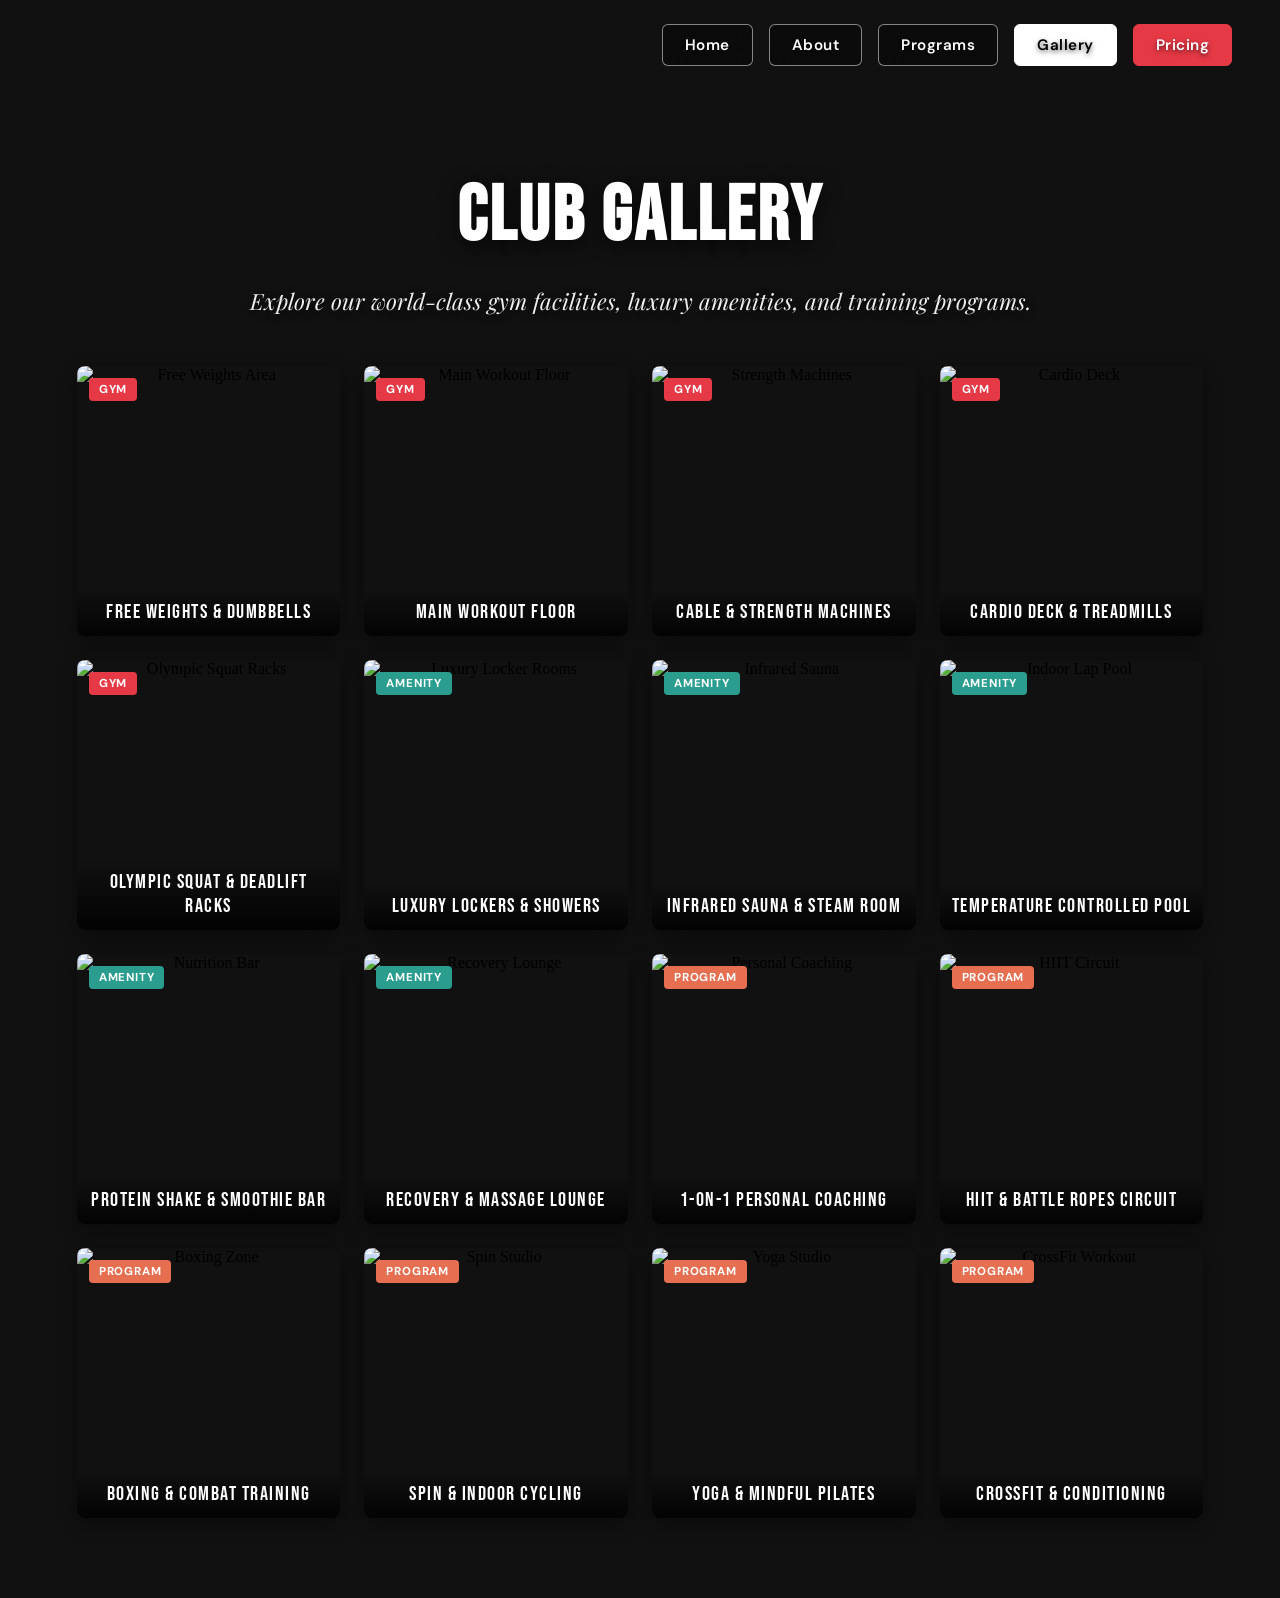
==== gallery.html @ f5cb4c0e "Initial commit: Aurex Fitness Club website (Home, Gallery, Pricing)" ====
<!DOCTYPE html>
<html lang="en">
<head>
    <meta charset="UTF-8">
    <meta name="viewport" content="width=device-width, initial-scale=1.0">
    <title>Gallery - Aurex Fitness Club</title>
    <link href="https://fonts.googleapis.com/css2?family=Bebas+Neue&family=DM+Sans:ital,opsz,wght@0,9..40,100..1000;1,9..40,100..1000&family=Playfair+Display:ital,wght@0,400..900;1,400..900&display=swap" rel="stylesheet">
    <link rel="stylesheet" href="./gallery.css">
</head>

<body>

    <div class="navbar">
        <a href="index.html#home">Home</a>
        <a href="index.html#about">About</a>
        <a href="index.html#programs">Programs</a>
        <a href="gallery.html" class="active">Gallery</a>
        <a href="pricing.html" class="nav-btn">Pricing</a>
    </div>

    <div class="gallery-page">

        <div class="gallery-header">
            <h1>Club Gallery</h1>
            <p>Explore our world-class gym facilities, luxury amenities, and training programs.</p>
        </div>

        <div class="gallery-container">

            <!-- Gym Facilities & Equipment -->
            <div class="gallery-item">
                <span class="tag">Gym</span>
                <img src="https://images.unsplash.com/photo-1581009146145-b5ef050c2e1e?w=800&auto=format&fit=crop" alt="Free Weights Area">
                <div class="overlay-title">Free Weights & Dumbbells</div>
            </div>

            <div class="gallery-item">
                <span class="tag">Gym</span>
                <img src="https://images.unsplash.com/photo-1534438327276-14e5300c3a48?w=800&auto=format&fit=crop" alt="Main Workout Floor">
                <div class="overlay-title">Main Workout Floor</div>
            </div>

            <div class="gallery-item">
                <span class="tag">Gym</span>
                <img src="https://images.unsplash.com/photo-1540497077202-7c8a3999166f?w=800&auto=format&fit=crop" alt="Strength Machines">
                <div class="overlay-title">Cable & Strength Machines</div>
            </div>

            <div class="gallery-item">
                <span class="tag">Gym</span>
                <img src="https://images.unsplash.com/photo-1576678927484-cc907957088c?w=800&auto=format&fit=crop" alt="Cardio Deck">
                <div class="overlay-title">Cardio Deck & Treadmills</div>
            </div>

            <div class="gallery-item">
                <span class="tag">Gym</span>
                <img src="https://images.unsplash.com/photo-1517838277536-f5f99be501cd?w=800&auto=format&fit=crop" alt="Olympic Squat Racks">
                <div class="overlay-title">Olympic Squat & Deadlift Racks</div>
            </div>

            <!-- Amenities -->
            <div class="gallery-item">
                <span class="tag amenity">Amenity</span>
                <img src="https://images.unsplash.com/photo-1584622650111-993a426fbf0a?w=800&auto=format&fit=crop" alt="Luxury Locker Rooms">
                <div class="overlay-title">Luxury Lockers & Showers</div>
            </div>

            <div class="gallery-item">
                <span class="tag amenity">Amenity</span>
                <img src="https://images.unsplash.com/photo-1540555700478-4be289fbecef?w=800&auto=format&fit=crop" alt="Infrared Sauna">
                <div class="overlay-title">Infrared Sauna & Steam Room</div>
            </div>

            <div class="gallery-item">
                <span class="tag amenity">Amenity</span>
                <img src="https://images.unsplash.com/photo-1576013551627-0cc20b96c2a7?w=800&auto=format&fit=crop" alt="Indoor Lap Pool">
                <div class="overlay-title">Temperature Controlled Pool</div>
            </div>

            <div class="gallery-item">
                <span class="tag amenity">Amenity</span>
                <img src="https://images.unsplash.com/photo-1550547660-d9450f859349?w=800&auto=format&fit=crop" alt="Nutrition Bar">
                <div class="overlay-title">Protein Shake & Smoothie Bar</div>
            </div>

            <div class="gallery-item">
                <span class="tag amenity">Amenity</span>
                <img src="https://images.unsplash.com/photo-1544161515-4ab6ce6db874?w=800&auto=format&fit=crop" alt="Recovery Lounge">
                <div class="overlay-title">Recovery & Massage Lounge</div>
            </div>

            <!-- Programs -->
            <div class="gallery-item">
                <span class="tag program">Program</span>
                <img src="https://images.unsplash.com/photo-1571019614242-c5c5dee9f50b?w=800&auto=format&fit=crop" alt="Personal Coaching">
                <div class="overlay-title">1-on-1 Personal Coaching</div>
            </div>

            <div class="gallery-item">
                <span class="tag program">Program</span>
                <img src="https://images.unsplash.com/photo-1517836357463-d25dfeac3438?w=800&auto=format&fit=crop" alt="HIIT Circuit">
                <div class="overlay-title">HIIT & Battle Ropes Circuit</div>
            </div>

            <div class="gallery-item">
                <span class="tag program">Program</span>
                <img src="https://images.unsplash.com/photo-1549060279-7e168fcee0c2?w=800&auto=format&fit=crop" alt="Boxing Zone">
                <div class="overlay-title">Boxing & Combat Training</div>
            </div>

            <div class="gallery-item">
                <span class="tag program">Program</span>
                <img src="https://images.unsplash.com/photo-1518611012118-696072aa579a?w=800&auto=format&fit=crop" alt="Spin Studio">
                <div class="overlay-title">Spin & Indoor Cycling</div>
            </div>

            <div class="gallery-item">
                <span class="tag program">Program</span>
                <img src="https://images.unsplash.com/photo-1545205597-3d9d02c29597?w=800&auto=format&fit=crop" alt="Yoga Studio">
                <div class="overlay-title">Yoga & Mindful Pilates</div>
            </div>

            <div class="gallery-item">
                <span class="tag program">Program</span>
                <img src="https://images.unsplash.com/photo-1526506118085-60ce8714f8c5?w=800&auto=format&fit=crop" alt="CrossFit Workout">
                <div class="overlay-title">CrossFit & Conditioning</div>
            </div>

        </div>

    </div>

</body>
</html>
---- gallery.css ----
* {
    box-sizing: border-box;
}

html {
    scroll-behavior: smooth;
}

body {
    width: 100vw;
    min-height: 100vh;
    margin: 0;
    position: relative;
    overflow-x: hidden;
    background-color: #111;
}

/* Navbar */
.navbar {
    position: fixed;
    top: 0;
    left: 0;
    width: 100%;
    padding: 24px 48px;
    display: flex;
    justify-content: flex-end;
    align-items: center;
    gap: 16px;
    z-index: 99;
}

.navbar a {
    color: white;
    text-decoration: none;
    font-family: 'DM Sans', sans-serif;
    font-size: 0.95rem;
    font-weight: 600;
    letter-spacing: 0.5px;
    padding: 10px 22px;
    background: rgba(0, 0, 0, 0.35);
    border: 1px solid rgba(255, 255, 255, 0.5);
    border-radius: 6px;
    backdrop-filter: blur(10px);
    -webkit-backdrop-filter: blur(10px);
    text-shadow: 0 2px 5px rgba(0, 0, 0, 0.6);
    transition: all 0.25s ease;
}

.navbar a:hover {
    background: rgba(255, 255, 255, 0.9);
    color: black;
    border-color: white;
    transform: translateY(-2px);
    box-shadow: 0 6px 20px rgba(0, 0, 0, 0.35);
}

.navbar a.active {
    background: white;
    color: black;
    border-color: white;
}

.navbar a.nav-btn {
    background: #e63946;
    border-color: #e63946;
}

.navbar a.nav-btn:hover {
    background: white;
    color: #e63946;
    border-color: white;
}

/* Gallery Page */
.gallery-page {
    position: relative;
    z-index: 10;
    min-height: 100vh;
    padding: 120px 6% 80px;
    text-align: center;
}

.gallery-header h1 {
    font-family: 'Bebas Neue', sans-serif;
    font-size: clamp(3rem, 6vw, 5rem);
    letter-spacing: 3px;
    color: white;
    margin-bottom: 10px;
    text-shadow: 0 4px 20px rgba(0, 0, 0, 0.7);
}

.gallery-header p {
    font-family: 'Playfair Display', serif;
    font-style: italic;
    color: #eee;
    font-size: clamp(1rem, 2vw, 1.4rem);
    margin-bottom: 50px;
    text-shadow: 0 2px 10px rgba(0, 0, 0, 0.7);
}

/* Gallery Grid */
.gallery-container {
    display: flex;
    flex-wrap: wrap;
    justify-content: center;
    gap: 24px;
}

.gallery-item {
    width: calc(25% - 18px);
    min-width: 250px;
    position: relative;
    overflow: hidden;
    border-radius: 8px;
    box-shadow: 0 6px 20px rgba(0, 0, 0, 0.4);
}

.gallery-item img {
    width: 100%;
    height: 270px;
    object-fit: cover;
    display: block;
    transition: transform 0.4s ease;
}

.gallery-item:hover img {
    transform: scale(1.08);
}

.gallery-item .overlay-title {
    position: absolute;
    bottom: 0;
    left: 0;
    width: 100%;
    padding: 12px;
    background: linear-gradient(transparent, rgba(0, 0, 0, 0.85));
    color: white;
    font-family: 'Bebas Neue', sans-serif;
    font-size: 1.25rem;
    letter-spacing: 1.5px;
    text-align: center;
}

.gallery-item .tag {
    position: absolute;
    top: 12px;
    left: 12px;
    background: #e63946;
    color: white;
    font-family: 'DM Sans', sans-serif;
    font-size: 0.72rem;
    font-weight: 700;
    letter-spacing: 0.8px;
    text-transform: uppercase;
    padding: 4px 10px;
    border-radius: 4px;
    z-index: 2;
}

.gallery-item .tag.amenity {
    background: #2a9d8f;
}

.gallery-item .tag.program {
    background: #e76f51;
}
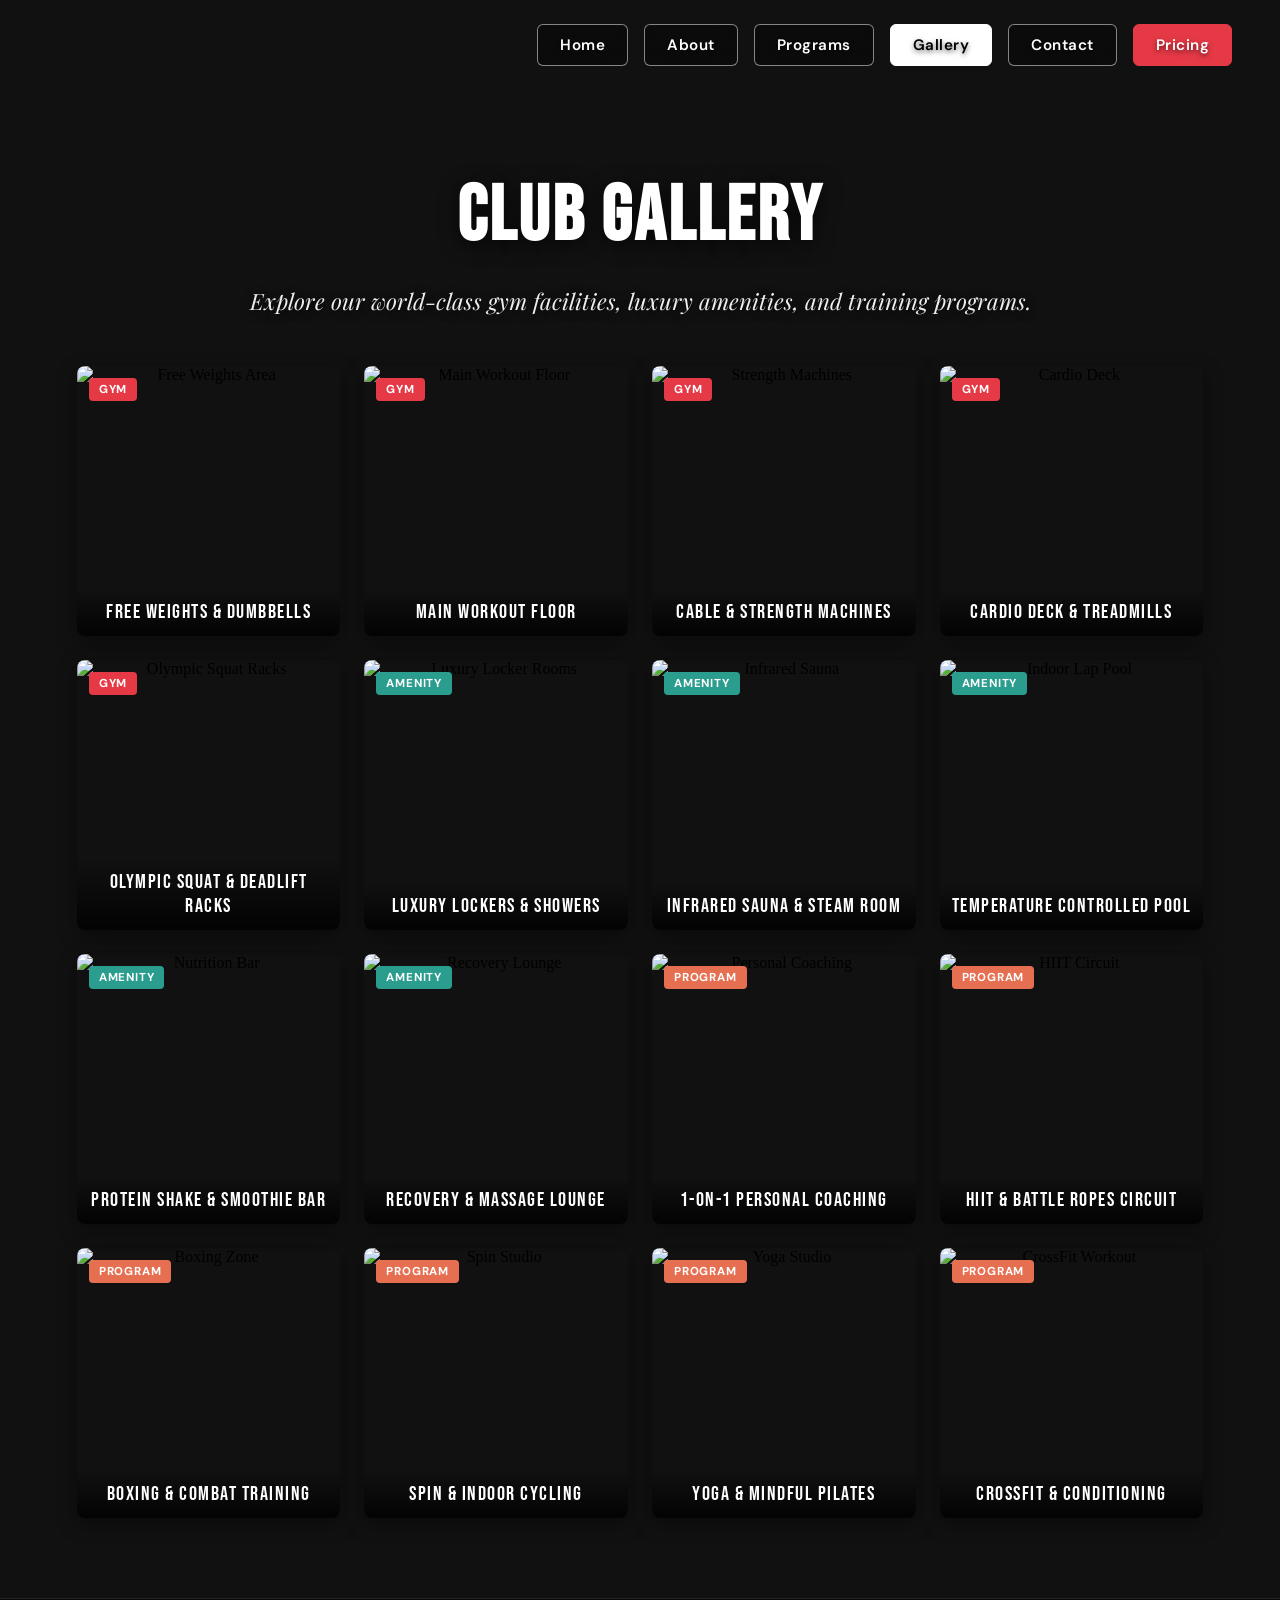
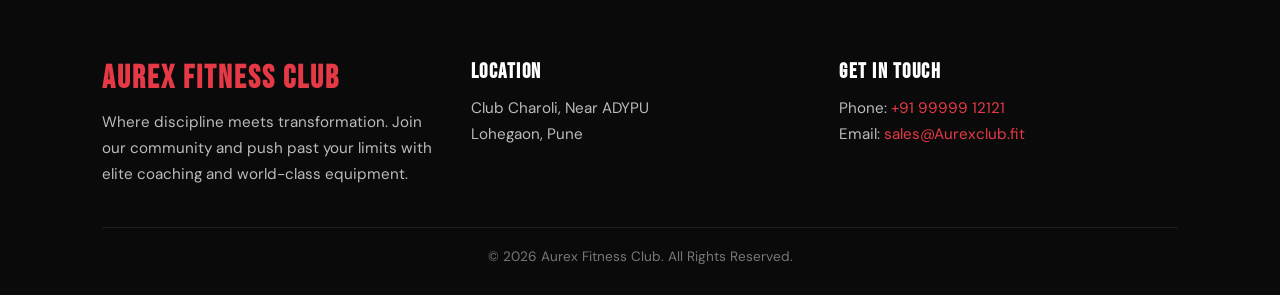
==== commit 928ca510: "Add contact information, location, and footer across all pages" ====
--- a/gallery.html
+++ b/gallery.html
@@ -15,6 +15,7 @@
         <a href="index.html#about">About</a>
         <a href="index.html#programs">Programs</a>
         <a href="gallery.html" class="active">Gallery</a>
+        <a href="index.html#contact">Contact</a>
         <a href="pricing.html" class="nav-btn">Pricing</a>
     </div>
 
@@ -130,5 +131,37 @@
 
     </div>
 
+    <!-- Contact & Footer Section -->
+    <div class="footer" id="contact">
+        <div class="footer-container">
+            <div class="footer-box">
+                <h3>AUREX FITNESS CLUB</h3>
+                <p>
+                    Where discipline meets transformation. Join our community and push past your limits with elite coaching and world-class equipment.
+                </p>
+            </div>
+
+            <div class="footer-box">
+                <h4>LOCATION</h4>
+                <p>
+                    Club Charoli, Near ADYPU<br>
+                    Lohegaon, Pune
+                </p>
+            </div>
+
+            <div class="footer-box">
+                <h4>GET IN TOUCH</h4>
+                <p>
+                    Phone: <a href="tel:+919999912121">+91 99999 12121</a><br>
+                    Email: <a href="mailto:sales@Aurexclub.fit">sales@Aurexclub.fit</a>
+                </p>
+            </div>
+        </div>
+
+        <div class="footer-bottom">
+            <p>&copy; 2026 Aurex Fitness Club. All Rights Reserved.</p>
+        </div>
+    </div>
+
 </body>
 </html>
--- a/gallery.css
+++ b/gallery.css
@@ -163,4 +163,75 @@
 
 .gallery-item .tag.program {
     background: #e76f51;
+}
+
+/* Footer & Contact Section */
+.footer {
+    background: #0a0a0a;
+    color: white;
+    padding: 60px 8% 30px;
+    border-top: 1px solid rgba(255, 255, 255, 0.1);
+    position: relative;
+    z-index: 10;
+}
+
+.footer-container {
+    display: flex;
+    justify-content: space-between;
+    align-items: flex-start;
+    flex-wrap: wrap;
+    gap: 30px;
+    margin-bottom: 40px;
+}
+
+.footer-box {
+    flex: 1;
+    min-width: 220px;
+    text-align: left;
+}
+
+.footer-box h3 {
+    font-family: 'Bebas Neue', sans-serif;
+    font-size: 2rem;
+    letter-spacing: 2px;
+    color: #e63946;
+    margin: 0 0 12px 0;
+}
+
+.footer-box h4 {
+    font-family: 'Bebas Neue', sans-serif;
+    font-size: 1.3rem;
+    letter-spacing: 1.5px;
+    color: white;
+    margin: 0 0 12px 0;
+}
+
+.footer-box p {
+    font-family: 'DM Sans', sans-serif;
+    font-size: 0.95rem;
+    line-height: 1.7;
+    color: #bbb;
+    margin: 0;
+}
+
+.footer-box a {
+    color: #e63946;
+    text-decoration: none;
+}
+
+.footer-box a:hover {
+    text-decoration: underline;
+}
+
+.footer-bottom {
+    text-align: center;
+    border-top: 1px solid rgba(255, 255, 255, 0.08);
+    padding-top: 20px;
+}
+
+.footer-bottom p {
+    font-family: 'DM Sans', sans-serif;
+    font-size: 0.85rem;
+    color: #777;
+    margin: 0;
 }
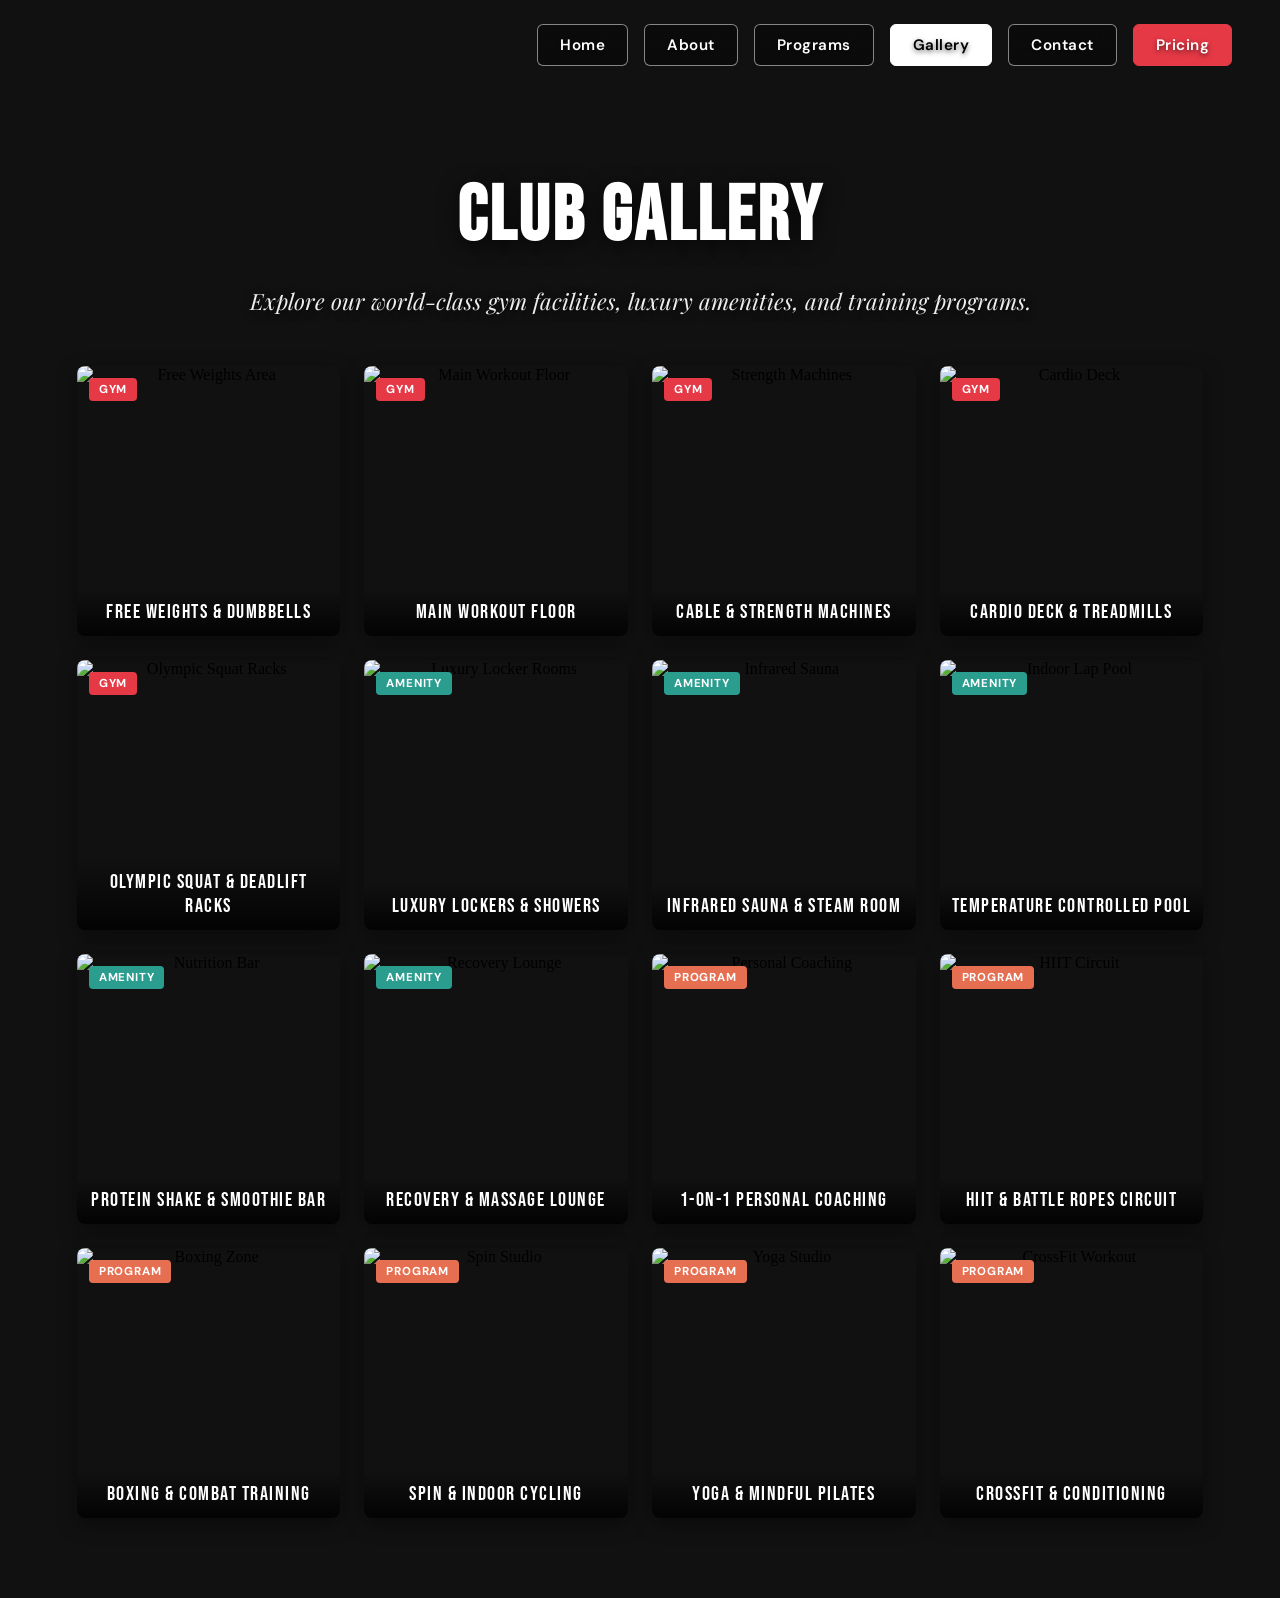
==== commit 5a823919: "Keep contact and location strictly on index.html, remove footers from other pages" ====
--- a/gallery.html
+++ b/gallery.html
@@ -131,37 +131,5 @@
 
     </div>
 
-    <!-- Contact & Footer Section -->
-    <div class="footer" id="contact">
-        <div class="footer-container">
-            <div class="footer-box">
-                <h3>AUREX FITNESS CLUB</h3>
-                <p>
-                    Where discipline meets transformation. Join our community and push past your limits with elite coaching and world-class equipment.
-                </p>
-            </div>
-
-            <div class="footer-box">
-                <h4>LOCATION</h4>
-                <p>
-                    Club Charoli, Near ADYPU<br>
-                    Lohegaon, Pune
-                </p>
-            </div>
-
-            <div class="footer-box">
-                <h4>GET IN TOUCH</h4>
-                <p>
-                    Phone: <a href="tel:+919999912121">+91 99999 12121</a><br>
-                    Email: <a href="mailto:sales@Aurexclub.fit">sales@Aurexclub.fit</a>
-                </p>
-            </div>
-        </div>
-
-        <div class="footer-bottom">
-            <p>&copy; 2026 Aurex Fitness Club. All Rights Reserved.</p>
-        </div>
-    </div>
-
 </body>
 </html>
--- a/gallery.css
+++ b/gallery.css
@@ -163,75 +163,4 @@
 
 .gallery-item .tag.program {
     background: #e76f51;
-}
-
-/* Footer & Contact Section */
-.footer {
-    background: #0a0a0a;
-    color: white;
-    padding: 60px 8% 30px;
-    border-top: 1px solid rgba(255, 255, 255, 0.1);
-    position: relative;
-    z-index: 10;
-}
-
-.footer-container {
-    display: flex;
-    justify-content: space-between;
-    align-items: flex-start;
-    flex-wrap: wrap;
-    gap: 30px;
-    margin-bottom: 40px;
-}
-
-.footer-box {
-    flex: 1;
-    min-width: 220px;
-    text-align: left;
-}
-
-.footer-box h3 {
-    font-family: 'Bebas Neue', sans-serif;
-    font-size: 2rem;
-    letter-spacing: 2px;
-    color: #e63946;
-    margin: 0 0 12px 0;
-}
-
-.footer-box h4 {
-    font-family: 'Bebas Neue', sans-serif;
-    font-size: 1.3rem;
-    letter-spacing: 1.5px;
-    color: white;
-    margin: 0 0 12px 0;
-}
-
-.footer-box p {
-    font-family: 'DM Sans', sans-serif;
-    font-size: 0.95rem;
-    line-height: 1.7;
-    color: #bbb;
-    margin: 0;
-}
-
-.footer-box a {
-    color: #e63946;
-    text-decoration: none;
-}
-
-.footer-box a:hover {
-    text-decoration: underline;
-}
-
-.footer-bottom {
-    text-align: center;
-    border-top: 1px solid rgba(255, 255, 255, 0.08);
-    padding-top: 20px;
-}
-
-.footer-bottom p {
-    font-family: 'DM Sans', sans-serif;
-    font-size: 0.85rem;
-    color: #777;
-    margin: 0;
 }
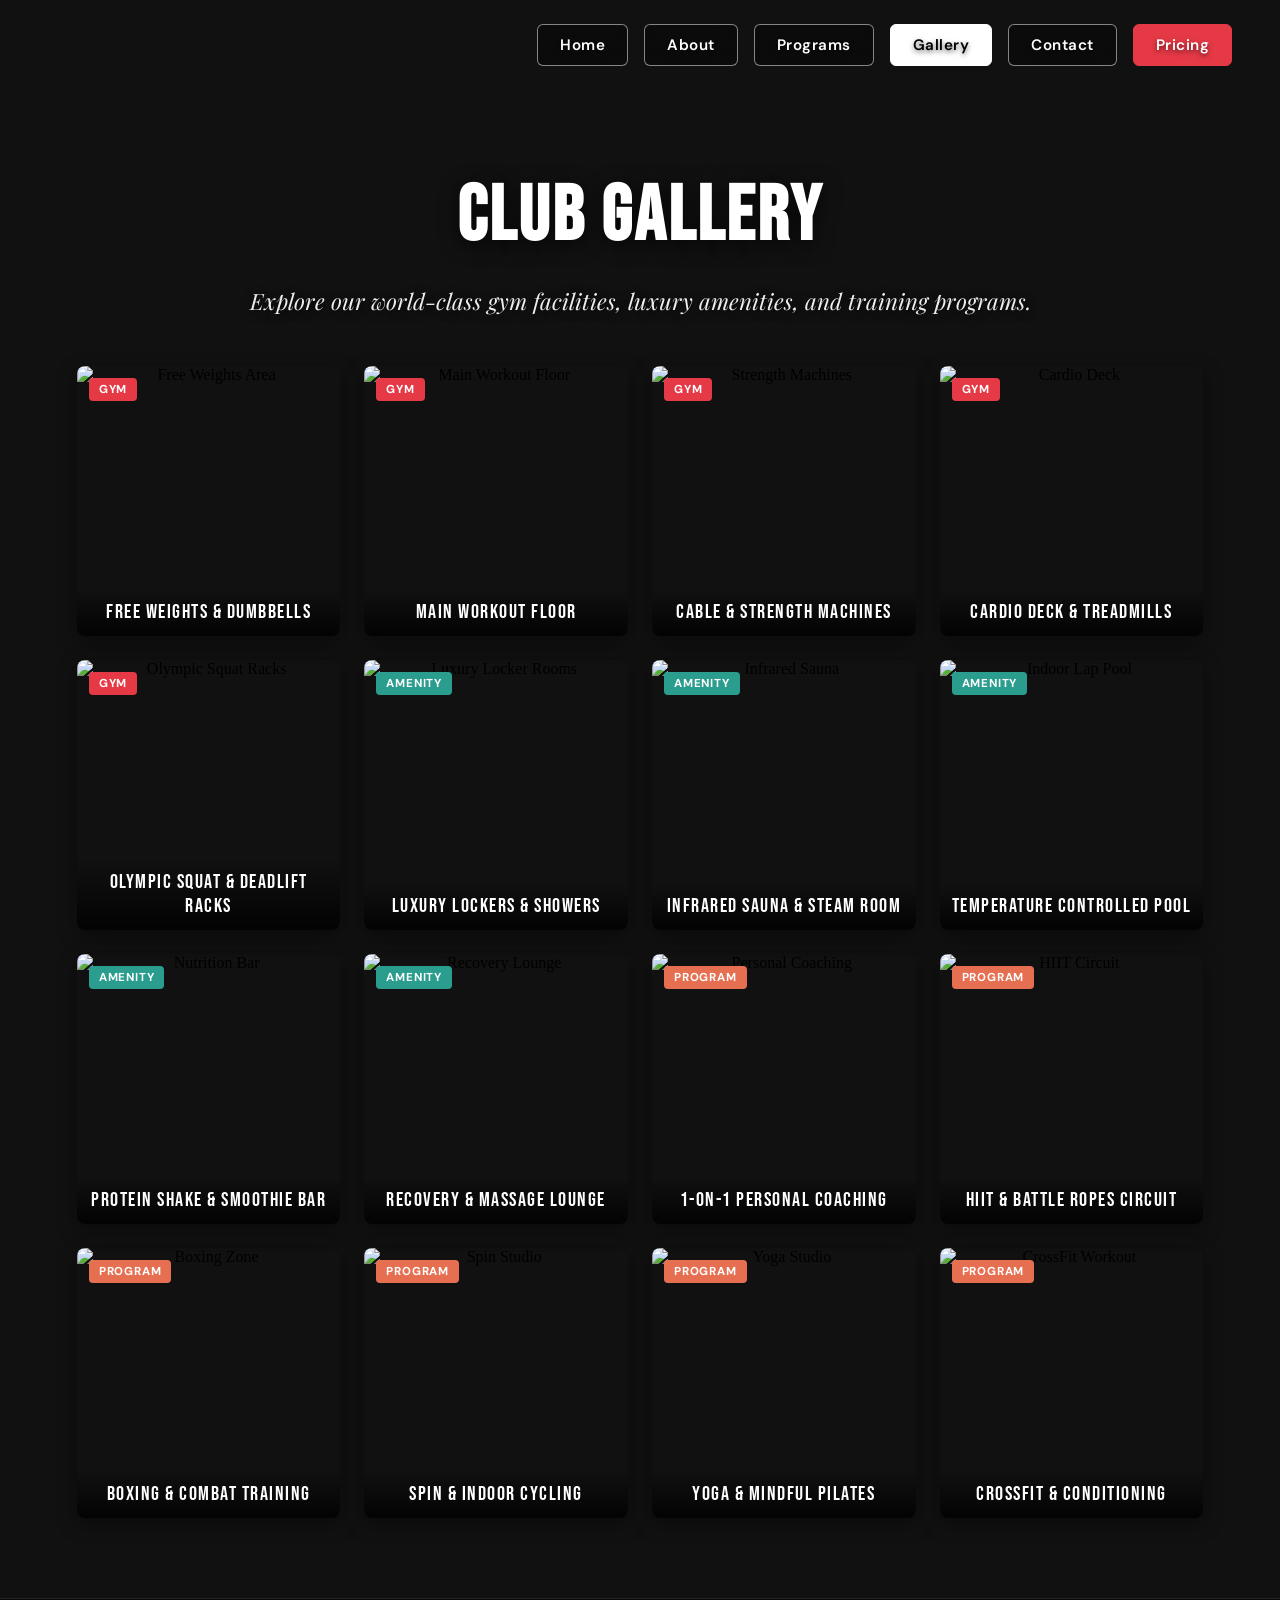
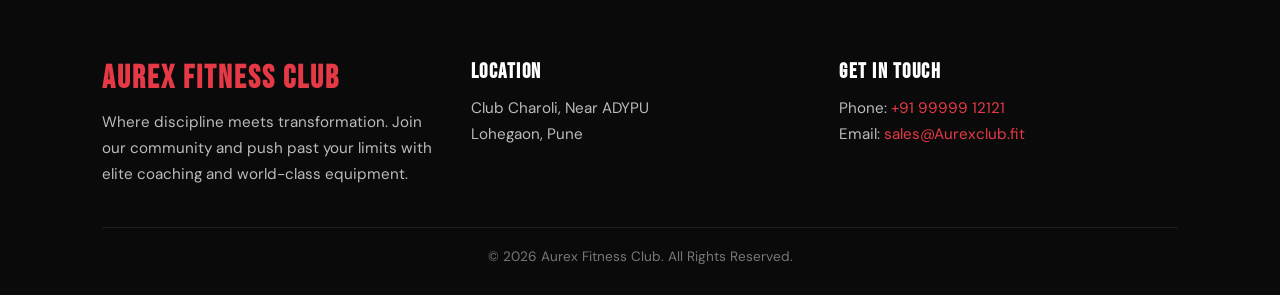
==== commit 6740cbec: "Added Footer" ====
--- a/gallery.html
+++ b/gallery.html
@@ -15,7 +15,7 @@
         <a href="index.html#about">About</a>
         <a href="index.html#programs">Programs</a>
         <a href="gallery.html" class="active">Gallery</a>
-        <a href="index.html#contact">Contact</a>
+        <a href="#contact">Contact</a>
         <a href="pricing.html" class="nav-btn">Pricing</a>
     </div>
 
@@ -131,5 +131,37 @@
 
     </div>
 
+    <!-- Contact & Footer Section -->
+    <div class="footer" id="contact">
+        <div class="footer-container">
+            <div class="footer-box">
+                <h3>AUREX FITNESS CLUB</h3>
+                <p>
+                    Where discipline meets transformation. Join our community and push past your limits with elite coaching and world-class equipment.
+                </p>
+            </div>
+
+            <div class="footer-box">
+                <h4>LOCATION</h4>
+                <p>
+                    Club Charoli, Near ADYPU<br>
+                    Lohegaon, Pune
+                </p>
+            </div>
+
+            <div class="footer-box">
+                <h4>GET IN TOUCH</h4>
+                <p>
+                    Phone: <a href="tel:+919999912121">+91 99999 12121</a><br>
+                    Email: <a href="mailto:sales@Aurexclub.fit">sales@Aurexclub.fit</a>
+                </p>
+            </div>
+        </div>
+
+        <div class="footer-bottom">
+            <p>&copy; 2026 Aurex Fitness Club. All Rights Reserved.</p>
+        </div>
+    </div>
+
 </body>
 </html>
--- a/gallery.css
+++ b/gallery.css
@@ -163,4 +163,74 @@
 
 .gallery-item .tag.program {
     background: #e76f51;
+}
+
+/* Footer & Contact Section */
+.footer {
+    background: #0a0a0a;
+    color: white;
+    padding: 60px 8% 30px;
+    border-top: 1px solid rgba(255, 255, 255, 0.1);
+    position: relative;
+    z-index: 10;
+}
+
+.footer-container {
+    display: flex;
+    justify-content: space-between;
+    align-items: flex-start;
+    flex-wrap: wrap;
+    gap: 30px;
+    margin-bottom: 40px;
+}
+
+.footer-box {
+    flex: 1;
+    min-width: 220px;
+}
+
+.footer-box h3 {
+    font-family: 'Bebas Neue', sans-serif;
+    font-size: 2rem;
+    letter-spacing: 2px;
+    color: #e63946;
+    margin: 0 0 12px 0;
+}
+
+.footer-box h4 {
+    font-family: 'Bebas Neue', sans-serif;
+    font-size: 1.3rem;
+    letter-spacing: 1.5px;
+    color: white;
+    margin: 0 0 12px 0;
+}
+
+.footer-box p {
+    font-family: 'DM Sans', sans-serif;
+    font-size: 0.95rem;
+    line-height: 1.7;
+    color: #bbb;
+    margin: 0;
+}
+
+.footer-box a {
+    color: #e63946;
+    text-decoration: none;
+}
+
+.footer-box a:hover {
+    text-decoration: underline;
+}
+
+.footer-bottom {
+    text-align: center;
+    border-top: 1px solid rgba(255, 255, 255, 0.08);
+    padding-top: 20px;
+}
+
+.footer-bottom p {
+    font-family: 'DM Sans', sans-serif;
+    font-size: 0.85rem;
+    color: #777;
+    margin: 0;
 }
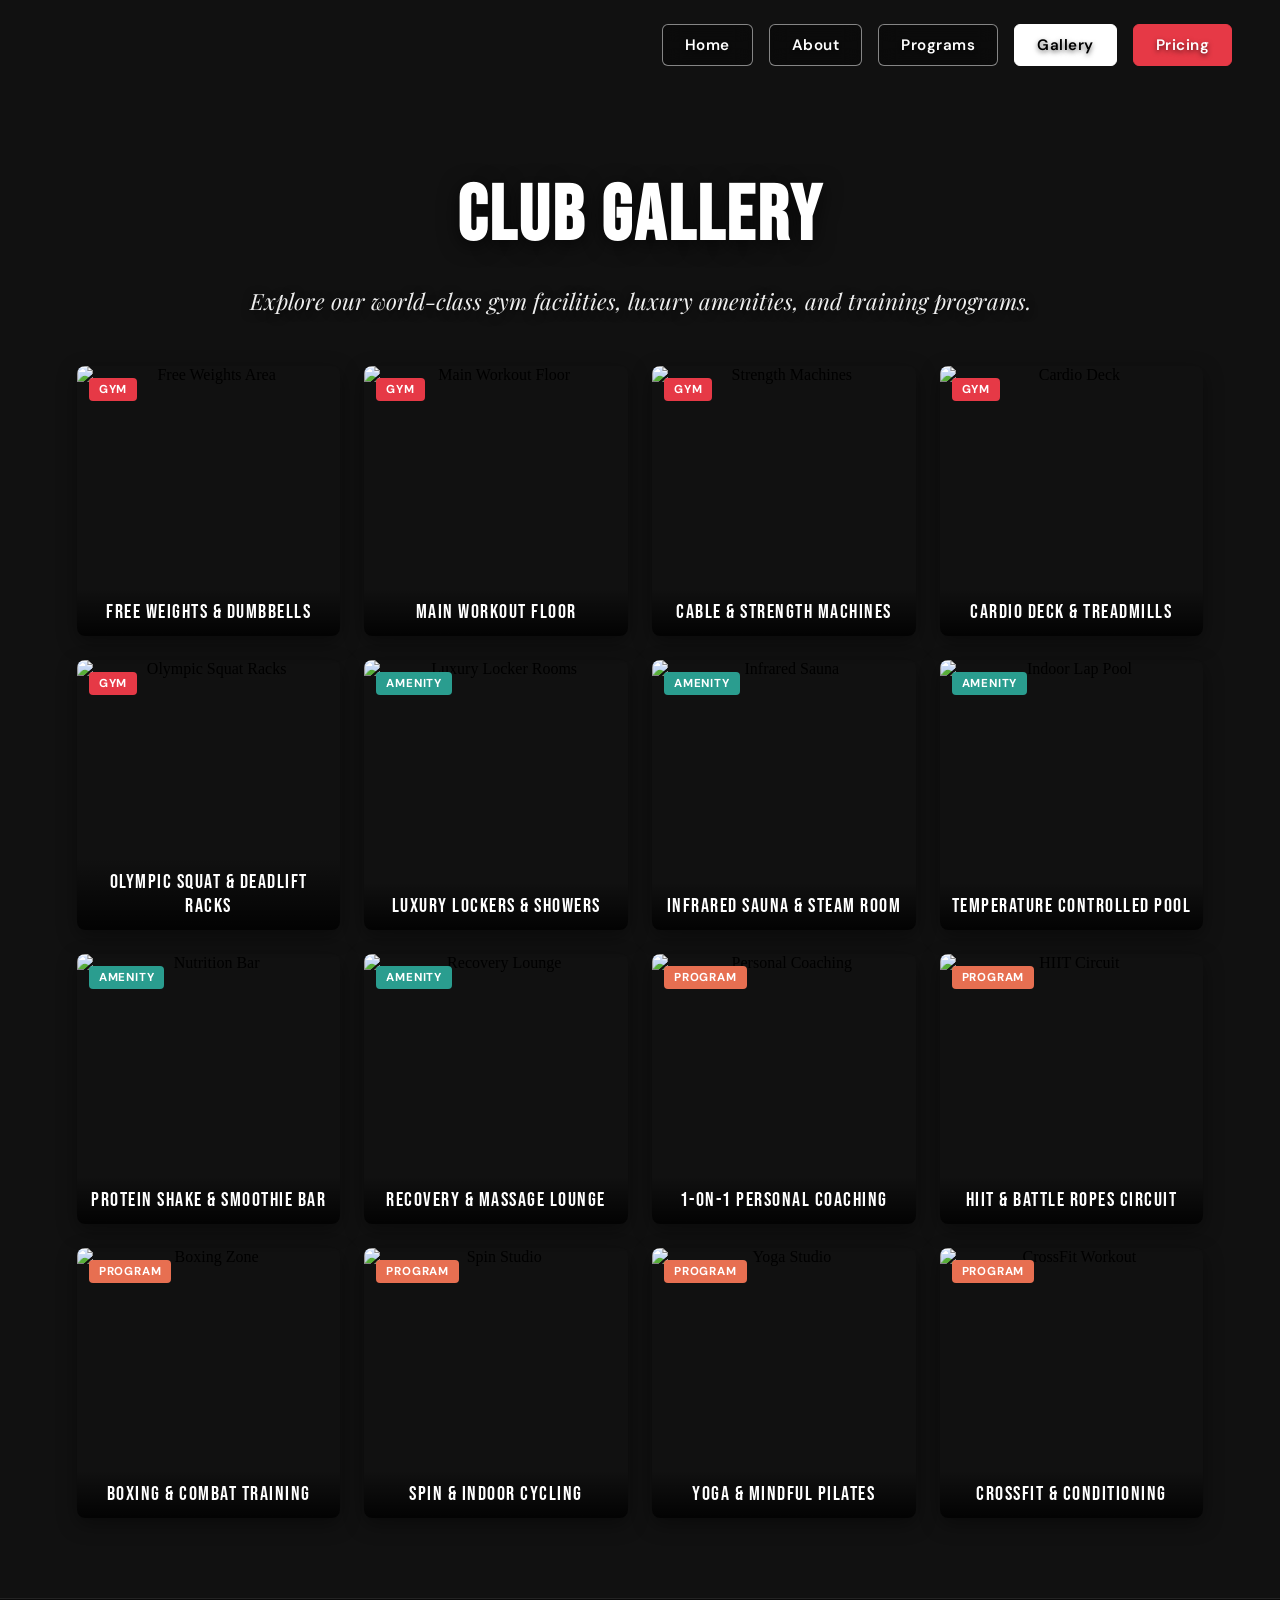
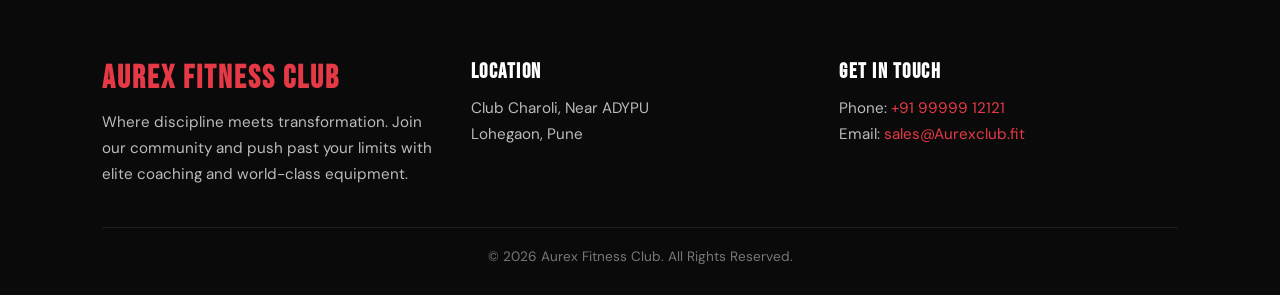
==== commit 52c09c4f: "removed contact button" ====
--- a/gallery.html
+++ b/gallery.html
@@ -15,7 +15,6 @@
         <a href="index.html#about">About</a>
         <a href="index.html#programs">Programs</a>
         <a href="gallery.html" class="active">Gallery</a>
-        <a href="#contact">Contact</a>
         <a href="pricing.html" class="nav-btn">Pricing</a>
     </div>
 
